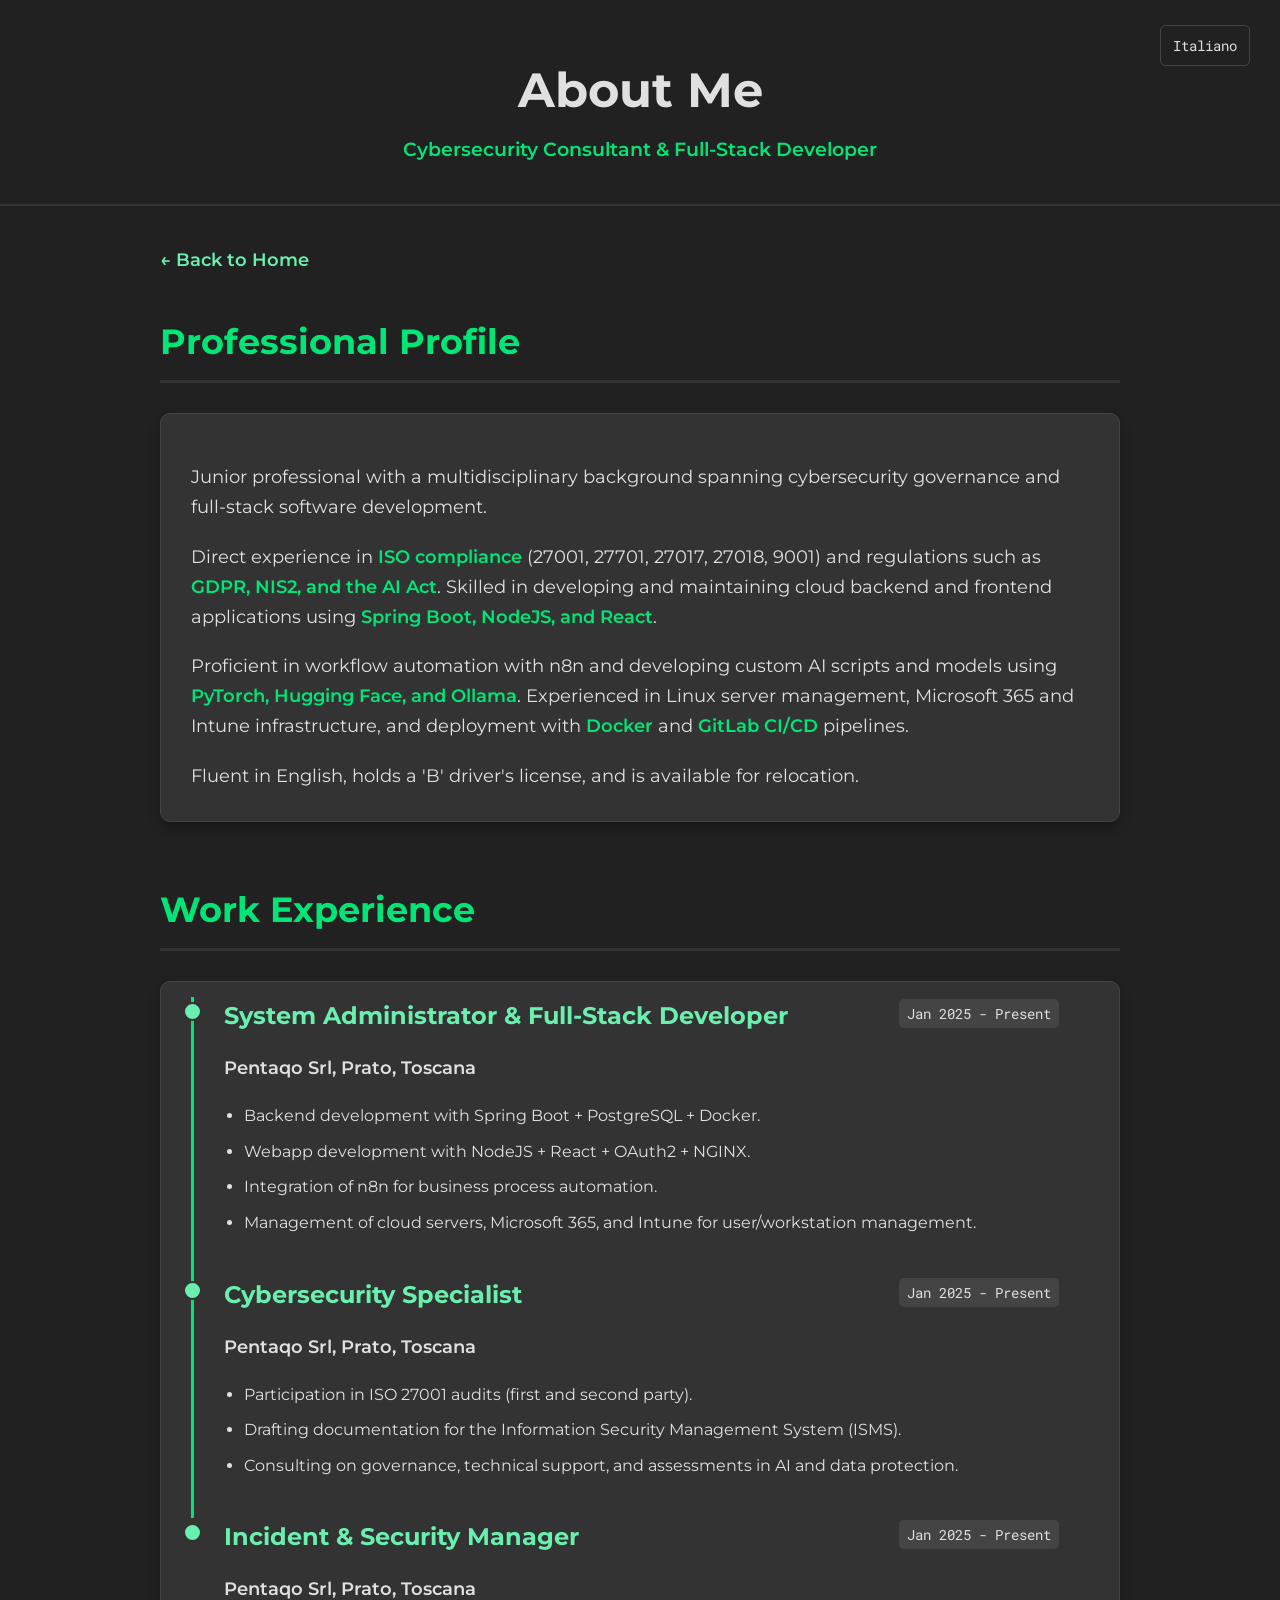
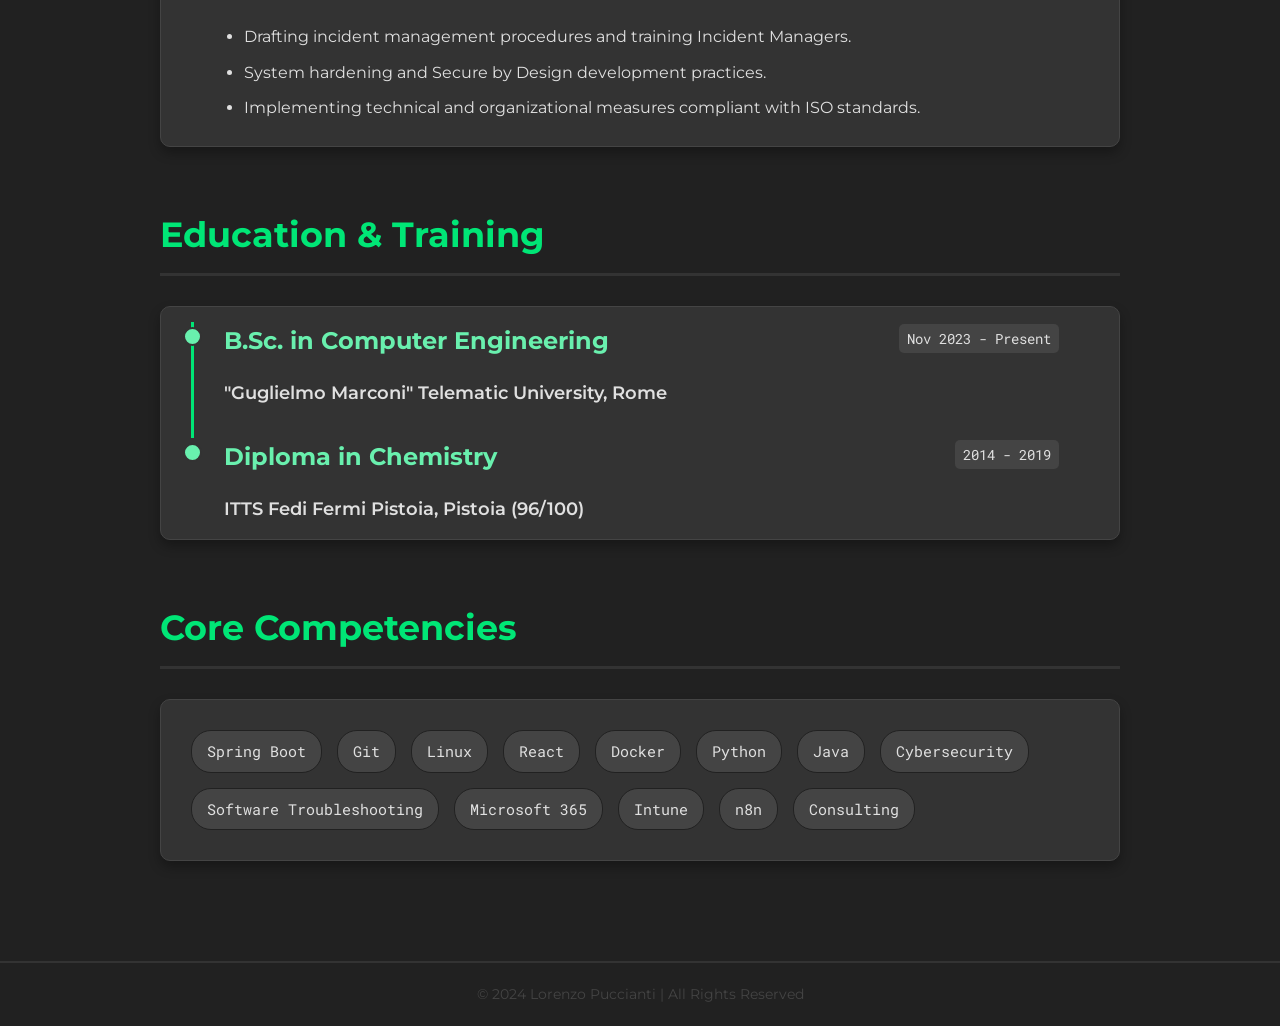
==== about.html @ efc42d2a "Giustamente c'ha ragione lui" ====
<!DOCTYPE html>
<html lang="en">
<head>
    <meta charset="UTF-8">
    <meta name="viewport" content="width=device-width, initial-scale=1.0">
    <title>About Me - Lorenzo Puccianti</title>
    <link rel="shortcut icon" href="icons/LPicon.ico" type="image/x-icon">
    <link href="https://fonts.googleapis.com/css2?family=Montserrat:wght@400;600;700&family=Roboto+Mono:wght@400&display=swap" rel="stylesheet">
    <link rel="stylesheet" href="style.css"> </head>
<body>

<header>
    <h1>About Me</h1>
    <p>Cybersecurity Consultant & Full-Stack Developer</p>

    <a href="about.it.html" class="lang-switch">Italiano</a>
</header>

<main>
    <div class="back-link-container">
        <a href="index.html" class="back-link">&larr; Back to Home</a>
    </div>

    <section id="profile" class="about-section">
        <h2>Professional Profile</h2>
        <div class="card">
            <p>Junior professional with a multidisciplinary background spanning cybersecurity governance and full-stack software development.</p>
            <p>Direct experience in <strong>ISO compliance</strong> (27001, 27701, 27017, 27018, 9001) and regulations such as <strong>GDPR, NIS2, and the AI Act</strong>. Skilled in developing and maintaining cloud backend and frontend applications using <strong>Spring Boot, NodeJS, and React</strong>.</p>
            <p>Proficient in workflow automation with n8n and developing custom AI scripts and models using <strong>PyTorch, Hugging Face, and Ollama</strong>. Experienced in Linux server management, Microsoft 365 and Intune infrastructure, and deployment with <strong>Docker</strong> and <strong>GitLab CI/CD</strong> pipelines.</p>
            <p>Fluent in English, holds a 'B' driver's license, and is available for relocation.</p>
        </div>
    </section>

    <section id="experience" class="about-section">
        <h2>Work Experience</h2>
        
        <div class="card timeline">

             <div class="timeline-item">
                <span class="timeline-date">Jan 2025 - Present</span>
                <h3>System Administrator & Full-Stack Developer</h3>
                <p class="timeline-company">Pentaqo Srl, Prato, Toscana</p>
                <ul>
                    <li>Backend development with Spring Boot + PostgreSQL + Docker.</li>
                    <li>Webapp development with NodeJS + React + OAuth2 + NGINX.</li>
                    <li>Integration of n8n for business process automation.</li>
                    <li>Management of cloud servers, Microsoft 365, and Intune for user/workstation management.</li>
                </ul>
            </div>

            <div class="timeline-item">
                <span class="timeline-date">Jan 2025 - Present</span>
                <h3>Cybersecurity Specialist</h3>
                <p class="timeline-company">Pentaqo Srl, Prato, Toscana</p>
                <ul>
                    <li>Participation in ISO 27001 audits (first and second party).</li>
                    <li>Drafting documentation for the Information Security Management System (ISMS).</li>
                    <li>Consulting on governance, technical support, and assessments in AI and data protection.</li>
                </ul>
            </div>
            
            <div class="timeline-item">
                <span class="timeline-date">Jan 2025 - Present</span>
                <h3>Incident & Security Manager</h3>
                <p class="timeline-company">Pentaqo Srl, Prato, Toscana</p>
                <ul>
                    <li>Drafting incident management procedures and training Incident Managers.</li>
                    <li>System hardening and Secure by Design development practices.</li>
                    <li>Implementing technical and organizational measures compliant with ISO standards.</li>
                </ul>
            </div>

        </div>
    </section>

    <section id="education" class="about-section">
        <h2>Education & Training</h2>
        <div class="card timeline">
            <div class="timeline-item">
                <span class="timeline-date">Nov 2023 - Present</span>
                <h3>B.Sc. in Computer Engineering</h3>
                <p class="timeline-company">"Guglielmo Marconi" Telematic University, Rome</p>
            </div>
            <div class="timeline-item">
                <span class="timeline-date">2014 - 2019</span>
                <h3>Diploma in Chemistry</h3>
                <p class="timeline-company">ITTS Fedi Fermi Pistoia, Pistoia (96/100)</p>
            </div>
        </div>
    </section>

    <section id="competencies" class="about-section">
        <h2>Core Competencies</h2>
        <div class="card">
            <div class="competencies-grid">
                <span>Spring Boot</span>
                <span>Git</span>
                <span>Linux</span>
                <span>React</span>
                <span>Docker</span>
                <span>Python</span>
                <span>Java</span>
                <span>Cybersecurity</span>
                <span>Software Troubleshooting</span>
                <span>Microsoft 365</span>
                <span>Intune</span>
                <span>n8n</span>
                <span>Consulting</span>
            </div>
        </div>
    </section>

</main>

<footer>
    <p>&copy; 2024 Lorenzo Puccianti | All Rights Reserved</p>
</footer>

</body>
</html>
---- style.css ----
/* Color Palette */
:root {
    --charcoal-dark: #212121;       /* Main background */
    --charcoal-medium: #333333;     /* Card backgrounds, borders */
    --charcoal-light: #444444;      /* Hover states, subtle accents */
    --green-accent: #00e676;        /* Primary accent color (vibrant green) */
    --green-light: #69f0ae;         /* Lighter green for hover/secondary accents */
    --text-light: #e0e0e0;          /* Light text for dark backgrounds */
    --text-dark: #1a1a1a;           /* Dark text for light backgrounds (if needed) */
}

/* Base Styles */
body {
    margin: 0;
    font-family: 'Montserrat', sans-serif;
    background-color: var(--charcoal-dark);
    color: var(--text-light);
    line-height: 1.6;
    overflow-x: hidden;
    display: flex;
    flex-direction: column;
    min-height: 100vh;
}

h1, h2, h3 {
    font-family: 'Montserrat', sans-serif;
    color: var(--green-accent);
    margin-bottom: 15px;
}

/* Header */
header {
    background-color: rgba(var(--charcoal-dark), 0.9);
    padding: 20px 40px;
    text-align: center;
    border-bottom: 2px solid var(--charcoal-medium);
    position: relative; /* Per il bottone della lingua */
}
header h1 {
    font-size: 3em;
    margin-bottom: 5px;
    animation: fadeInDown 1s ease-out;
    color: var(--text-light);
}
header p {
    font-size: 1.2em;
    margin-top: 0;
    color: var(--green-accent);
    animation: fadeIn 1.5s ease-out;
    font-weight: 600;
}

/* Main Content */
main {
    flex-grow: 1;
    max-width: 960px;
    margin: 40px auto;
    padding: 0 20px;
    animation: fadeIn 2s ease-out;
}

/* Intro Section */
#intro {
    text-align: center;
    margin-bottom: 80px;
    padding: 40px;
    background-color: var(--charcoal-medium);
    border-radius: 10px;
    box-shadow: 0 8px 16px rgba(0, 0, 0, 0.4);
}
#intro h2 {
    font-size: 2.5em;
    margin-bottom: 20px;
    color: var(--green-light);
}
#intro p {
    font-size: 1.15em;
    max-width: 700px;
    margin: 0 auto 30px auto;
    color: var(--text-light);
}
#intro p strong {
    color: var(--green-accent);
}

/* Call to Action Button */
.cta-button {
    display: inline-block;
    padding: 14px 30px;
    font-size: 1.1em;
    font-weight: 700;
    color: var(--charcoal-dark);
    background-color: var(--green-accent);
    border: none;
    border-radius: 5px;
    text-decoration: none;
    transition: all 0.3s ease;
    box-shadow: 0 4px 8px rgba(0, 230, 118, 0.3);
}
.cta-button:hover {
    background-color: var(--green-light);
    transform: translateY(-3px);
    box-shadow: 0 6px 12px rgba(0, 230, 118, 0.4);
}

/* Projects Section */
.projects {
    margin-top: 80px;
}
.projects h2 {
    text-align: center;
    font-size: 2.8em;
    margin-bottom: 50px;
    color: var(--green-accent);
    position: relative;
}
.projects h2::after {
    content: '';
    position: absolute;
    bottom: -10px;
    left: 50%;
    transform: translateX(-50%);
    width: 80px;
    height: 4px;
    background-color: var(--green-accent);
    border-radius: 2px;
}

/* Project Grid */
.project-grid {
    display: grid;
    grid-template-columns: repeat(auto-fit, minmax(300px, 1fr));
    gap: 30px;
}

.project {
    background-color: var(--charcoal-medium);
    /* Padding ridotto in alto per far spazio al titolo */
    padding: 15px 30px 30px; 
    margin-bottom: 0;
    border-radius: 10px;
    transition: all 0.3s ease;
    box-shadow: 0 6px 12px rgba(0, 0, 0, 0.3);
    border: 1px solid var(--charcoal-light);
    cursor: pointer;
}
.project:hover {
    transform: translateY(-5px);
    box-shadow: 0 10px 20px rgba(0, 0, 0, 0.5);
    border-color: var(--green-accent);
}
.project h3 {
    font-size: 1.8em;
    color: var(--green-light);
    margin-bottom: 15px;
    position: relative;
    margin-top: 0; /* Rimuove spazio sopra il titolo */
}
.project h3::before {
    content: '> ';
    color: var(--green-accent);
}

/* --- NASCONDI ELEMENTI MODALE DALLA CARD --- */
.project .project-description,
.project .project-modal-media {
    display: none;
}

/* --- STILI ICONE DEV MUNITI --- */
.project-tech-icons {
    display: flex;
    flex-wrap: wrap;
    gap: 12px;
    margin-top: 20px; /* Spazio dal titolo */
    min-height: 28px; /* Altezza fissa per allineare le card */
}

.project-tech-icons i {
    font-size: 24px; /* Dimensione icona */
    color: var(--text-light);
    transition: color 0.3s ease;
}

/* Stile per <strong> nei progetti (uguale all'intro) */
.project p strong, #modal-description strong {
    color: var(--green-accent);
    font-family: 'Montserrat', sans-serif;
    font-weight: 600;
}

/* Stili Modale (Invariati) */
.modal {
    display: none;
    position: fixed;
    z-index: 1000;
    left: 0;
    top: 0;
    width: 100%;
    height: 100%;
    overflow: auto;
    background-color: rgba(0, 0, 0, 0.85);
    animation: fadeIn 0.3s ease-out;
}
.modal-content {
    background-color: var(--charcoal-medium);
    margin: 8% auto;
    padding: 30px;
    border-radius: 10px;
    border: 1px solid var(--charcoal-light);
    max-width: 800px;
    position: relative;
    box-shadow: 0 10px 30px rgba(0, 0, 0, 0.5);
    animation: fadeInDown 0.4s ease-out;
}
.modal-close {
    color: var(--text-light);
    position: absolute;
    top: 15px;
    right: 25px;
    font-size: 2.5em;
    font-weight: bold;
    line-height: 1;
    cursor: pointer;
    transition: color 0.2s ease;
}
.modal-close:hover {
    color: var(--green-accent);
}
#modal-title {
    font-size: 2.2em;
    color: var(--green-light);
    margin-top: 0;
}
#modal-media-container {
    width: 100%;
    margin: 20px 0;
}
#modal-media-container img,
#modal-media-container video {
    width: 100%;
    max-height: 500px;
    object-fit: contain;
    border-radius: 8px;
    border: 1px solid var(--charcoal-light);
}
#modal-description {
    font-size: 1.1em;
    line-height: 1.7;
    color: var(--text-light);
}

/* Stili per elenchi puntati nel modale */
#modal-description ul {
    padding-left: 25px;
    margin-top: 15px;
}
#modal-description li {
    margin-bottom: 10px;
}

/* Footer */
footer {
    background-color: var(--charcoal-dark);
    padding: 20px;
    text-align: center;
    color: var(--text-light);
    border-top: 2px solid var(--charcoal-medium);
    margin-top: auto;
}
footer p {
    margin: 0;
    font-size: 0.9em;
    color: var(--charcoal-light);
}

/* Stile bottone Lingua (Invariato) */
.lang-switch {
    position: absolute;
    top: 25px;
    right: 30px;
    color: var(--text-light);
    text-decoration: none;
    font-family: 'Roboto Mono', monospace;
    font-size: 0.9em;
    padding: 8px 12px;
    border: 1px solid var(--charcoal-light);
    border-radius: 5px;
    transition: all 0.3s ease;
}
.lang-switch:hover {
    background-color: var(--green-accent);
    color: var(--charcoal-dark);
    border-color: var(--green-accent);
}

/* Media Query Mobile (Invariato) */
@media (max-width: 600px) {
    .lang-switch {
        top: 15px;
        right: 15px;
        padding: 5px 8px;
        font-size: 0.8em;
    }
    header h1 {
         font-size: 2.5em;
    }
}

/* Animations */
@keyframes fadeIn {
    from { opacity: 0; }
    to { opacity: 1; }
}
@keyframes fadeInDown {
    from { opacity: 0; transform: translateY(-30px); }
    to { opacity: 1; transform: translateY(0); }
}
@keyframes fadeInUp {
    from { opacity: 0; transform: translateY(20px); }
    to { opacity: 1; transform: translateY(0); }
}

.intro-bullets {
    text-align: left;
    max-width: 650px;
    margin: 20px auto 30px auto;
    padding-left: 30px; /* Aggiunge spazio per i punti */
}
.intro-bullets li {
    margin-bottom: 10px;
}

/* Link per tornare indietro */
.back-link-container {
    margin-bottom: 40px;
}

.back-link {
    color: var(--green-light);
    text-decoration: none;
    font-size: 1.1em;
    font-weight: 600;
    transition: color 0.2s ease;
}

.back-link:hover {
    color: var(--green-accent);
}

/* Struttura comune per le sezioni "About" */
.about-section {
    margin-bottom: 60px;
}

.about-section h2 {
    text-align: left; /* Sovrascrive lo stile "center" della homepage */
    font-size: 2.2em;
    margin-bottom: 30px;
    color: var(--green-accent);
    padding-bottom: 10px;
    border-bottom: 3px solid var(--charcoal-medium);
}

/* Rimuove la linea verde sotto i titoli h2 (stile homepage) */
.about-section h2::after {
    content: none;
}

/* Stile Card generico (usato per Profilo e Competenze) */
.card {
    background-color: var(--charcoal-medium);
    padding: 30px;
    border-radius: 10px;
    box-shadow: 0 6px 12px rgba(0, 0, 0, 0.3);
    border: 1px solid var(--charcoal-light);
}

.card p {
    font-size: 1.1em;
    line-height: 1.7;
    margin-bottom: 20px;
}

.card p:last-child {
    margin-bottom: 0;
}

.card strong {
    color: var(--green-accent);
    font-weight: 600;
}

/* Stile per la griglia Competenze */
.competencies-grid {
    display: flex;
    flex-wrap: wrap;
    gap: 15px;
}

.competencies-grid span {
    background-color: var(--charcoal-light);
    color: var(--text-light);
    padding: 8px 15px;
    border-radius: 20px;
    font-family: 'Roboto Mono', monospace;
    font-size: 0.95em;
    border: 1px solid var(--charcoal-dark);
}

/* Stile per la Timeline (Esperienza e Istruzione) */
.timeline {
    padding-top: 15px;
    padding-bottom: 15px;
}

.timeline-item {
    position: relative;
    padding-left: 30px;
    padding-bottom: 30px;
    border-left: 3px solid var(--green-accent);
}

.timeline-item:last-child {
    padding-bottom: 0;
    border-left-color: var(--charcoal-medium); /* Nasconde l'ultima linea */
}

/* Pallino sulla timeline */
.timeline-item::before {
    content: '';
    position: absolute;
    left: -11px;
    top: 5px;
    width: 15px;
    height: 15px;
    border-radius: 50%;
    background-color: var(--green-light);
    border: 2px solid var(--charcoal-medium);
}

.timeline-item h3 {
    font-size: 1.5em;
    color: var(--green-light);
    margin-top: 0;
    margin-bottom: 5px;
}

.timeline-date {
    position: absolute;
    right: 30px;
    top: 2px;
    font-family: 'Roboto Mono', monospace;
    color: var(--text-light);
    background-color: var(--charcoal-light);
    padding: 3px 8px;
    border-radius: 5px;
    font-size: 0.9em;
}

.timeline-company {
    font-size: 1.1em;
    font-weight: 600;
    color: var(--text-light);
    margin-bottom: 15px;
}

.timeline-item ul {
    margin: 0;
    padding-left: 20px;
}

.timeline-item li {
    font-size: 1em;
    color: var(--text-light);
    margin-bottom: 10px;
}

/* Responsive per schermi piccoli (timeline date) */
@media (max-width: 600px) {
    .timeline-date {
        position: static;
        display: block;
        width: fit-content;
        margin-bottom: 10px;
    }
}
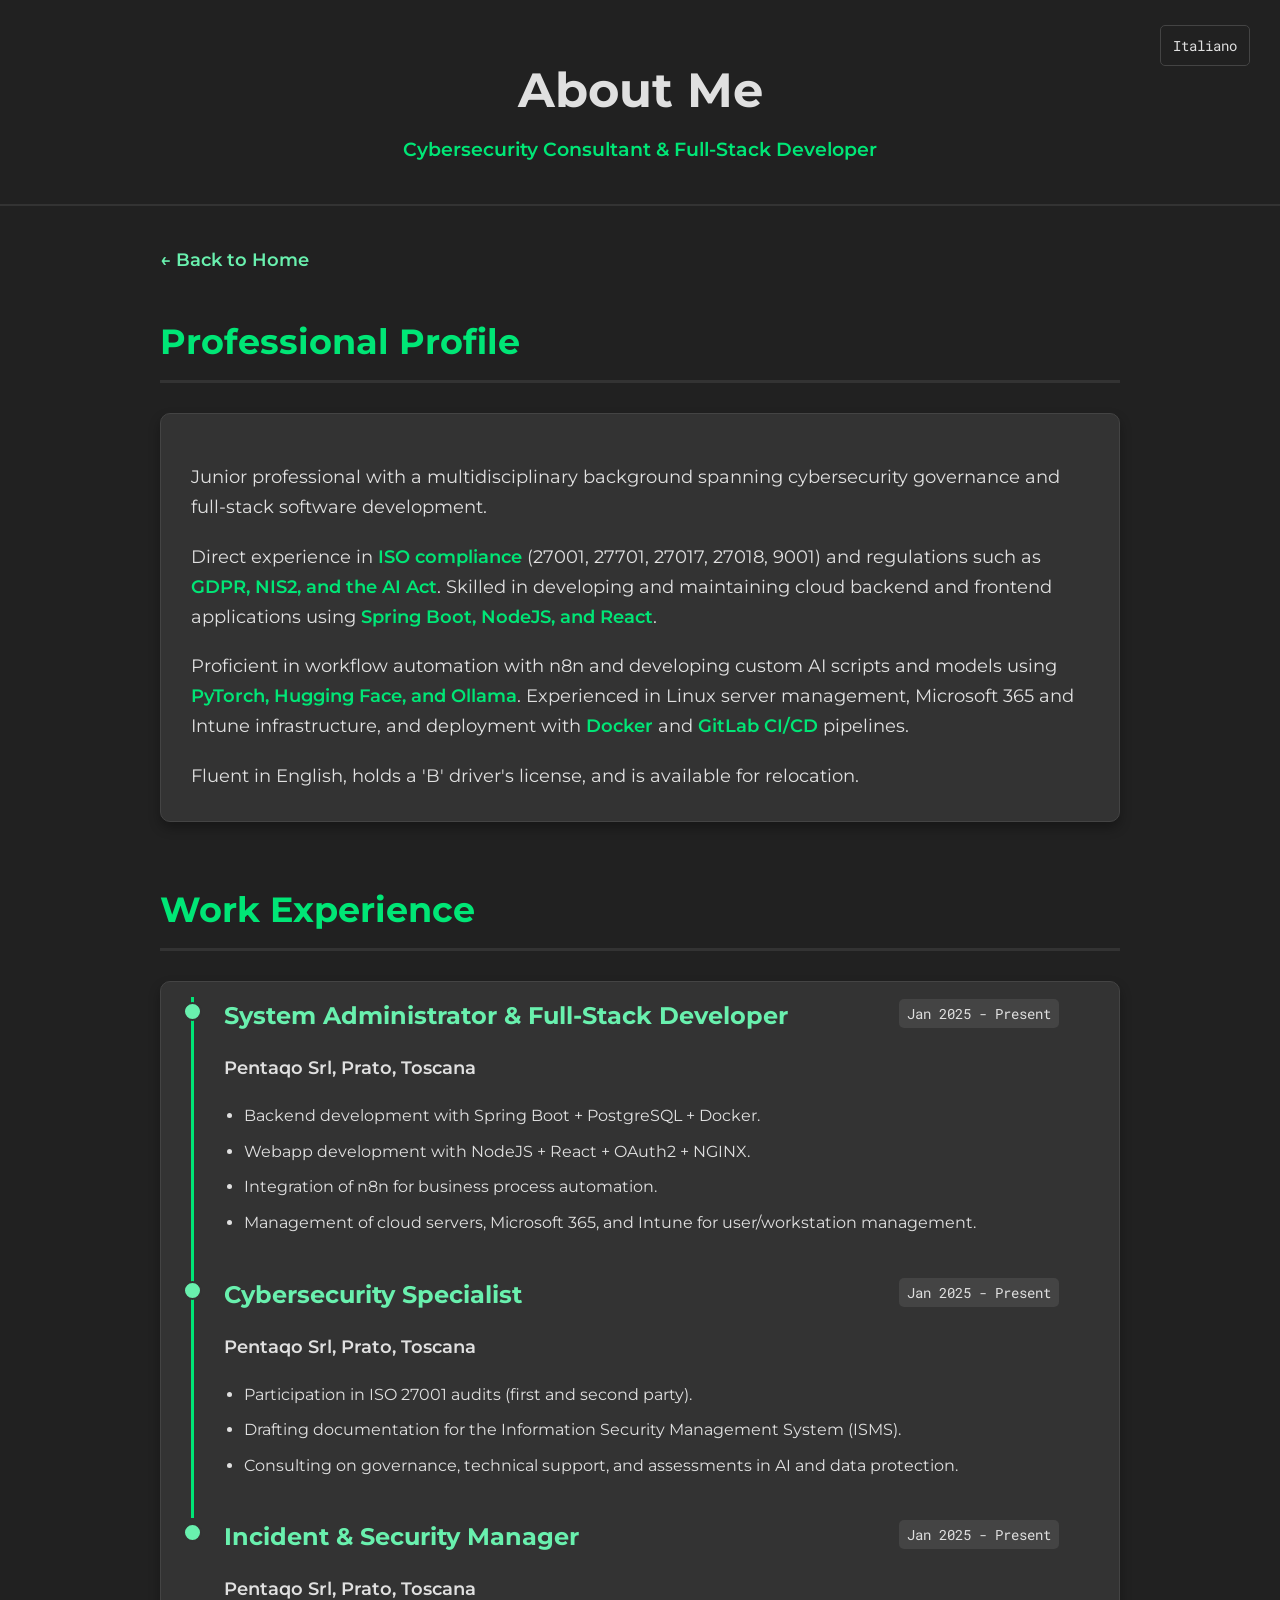
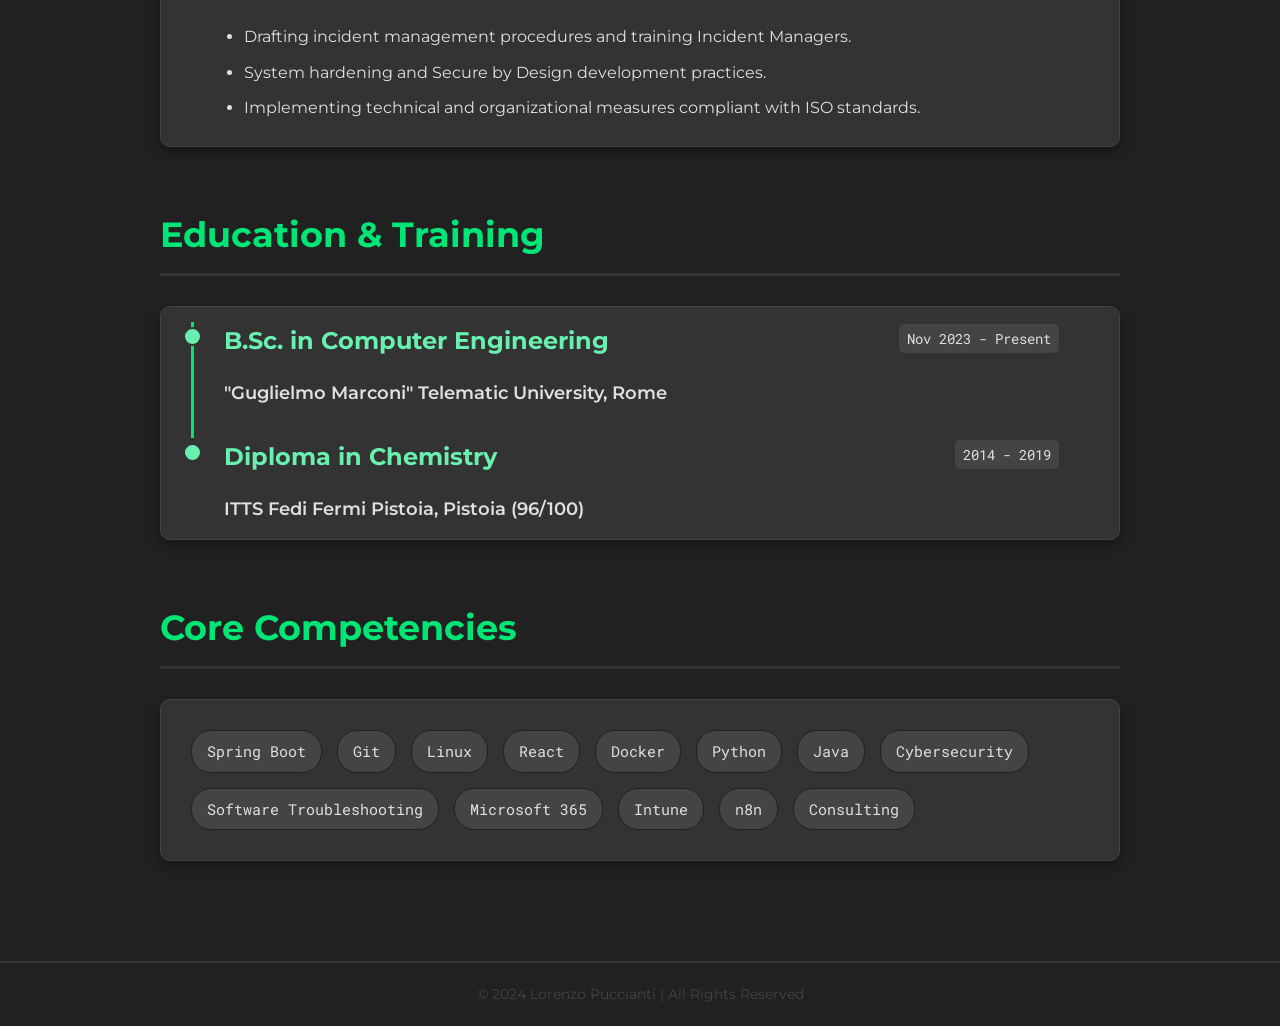
==== commit 329a5d36: "bubbles" ====
--- a/about.html
+++ b/about.html
@@ -8,6 +8,8 @@
     <link href="https://fonts.googleapis.com/css2?family=Montserrat:wght@400;600;700&family=Roboto+Mono:wght@400&display=swap" rel="stylesheet">
     <link rel="stylesheet" href="style.css"> </head>
 <body>
+
+    <ul class="background-bubbles"></ul>
 
 <header>
     <h1>About Me</h1>
@@ -116,5 +118,7 @@
     <p>&copy; 2024 Lorenzo Puccianti | All Rights Reserved</p>
 </footer>
 
+<script src="bubbles.js" defer></script>
+
 </body>
 </html>
--- a/style.css
+++ b/style.css
@@ -6,7 +6,8 @@
     --green-accent: #00e676;        /* Primary accent color (vibrant green) */
     --green-light: #69f0ae;         /* Lighter green for hover/secondary accents */
     --text-light: #e0e0e0;          /* Light text for dark backgrounds */
-    --text-dark: #1a1a1a;           /* Dark text for light backgrounds (if needed) */
+    --text-dark: #1a1a1a;
+    --teal-accent: #00f0fd;           /* Dark text for light backgrounds (if needed) */
 }
 
 /* Base Styles */
@@ -484,4 +485,80 @@
         width: fit-content;
         margin-bottom: 10px;
     }
+}
+
+header,
+main,
+footer {
+    position: relative;
+    z-index: 2; /* Più alto delle bolle */; 
+}
+
+/* Rendi solido anche lo sfondo delle card */
+.project,
+#intro,
+.card {
+     background-color: var(--charcoal-medium);
+}
+
+/* Il contenitore delle bolle */
+.background-bubbles {
+    position: fixed; /* Sta fermo e copre tutto */
+    top: 0;
+    left: 0;
+    width: 100%;
+    height: 100%;
+    overflow: hidden; /* Nasconde le bolle che escono */
+    z-index: 1; /* Sta sotto i contenuti */
+    margin: 0;
+    padding: 0;
+}
+
+.background-bubbles li {
+    position: absolute;
+    display: block;
+    list-style: none;
+    width: 20px; /* Dimensione di base (sovrascritta da JS) */
+    height: 20px; /* Dimensione di base (sovrascritta da JS) */
+    background-color: var(--green-accent); /* Colore di default */
+    opacity: 0.1; 
+    border-radius: 50%;
+}
+.background-bubbles .bubble-up {
+    background-color: var(--green-accent); 
+    bottom: -150px; /* Partono dal basso */
+    animation: floatUp 25s linear infinite; 
+}
+
+/* 4. CREA una classe per le bolle che SCENDONO (le nuove) */
+.background-bubbles .bubble-down {
+    background-color: var(--teal-accent); /* Nuovo colore */
+    top: -150px; /* Partono dall'alto */
+    animation: floatDown 25s linear infinite; /* Nuova animazione */
+}
+
+
+/* L'animazione keyframes 'floatUp' (invariata) */
+@keyframes floatUp {
+    0% {
+        transform: translateY(0);
+        opacity: 0.1;
+    }
+    100% {
+        transform: translateY(-110vh); 
+        opacity: 0;
+    }
+}
+
+/* 5. AGGIUNGI la nuova animazione 'floatDown' */
+@keyframes floatDown {
+    0% {
+        transform: translateY(0);
+        opacity: 0.1;
+    }
+    100% {
+        /* Si sposta verso il basso di 110vh */
+        transform: translateY(110vh); 
+        opacity: 0;
+    }
 }
